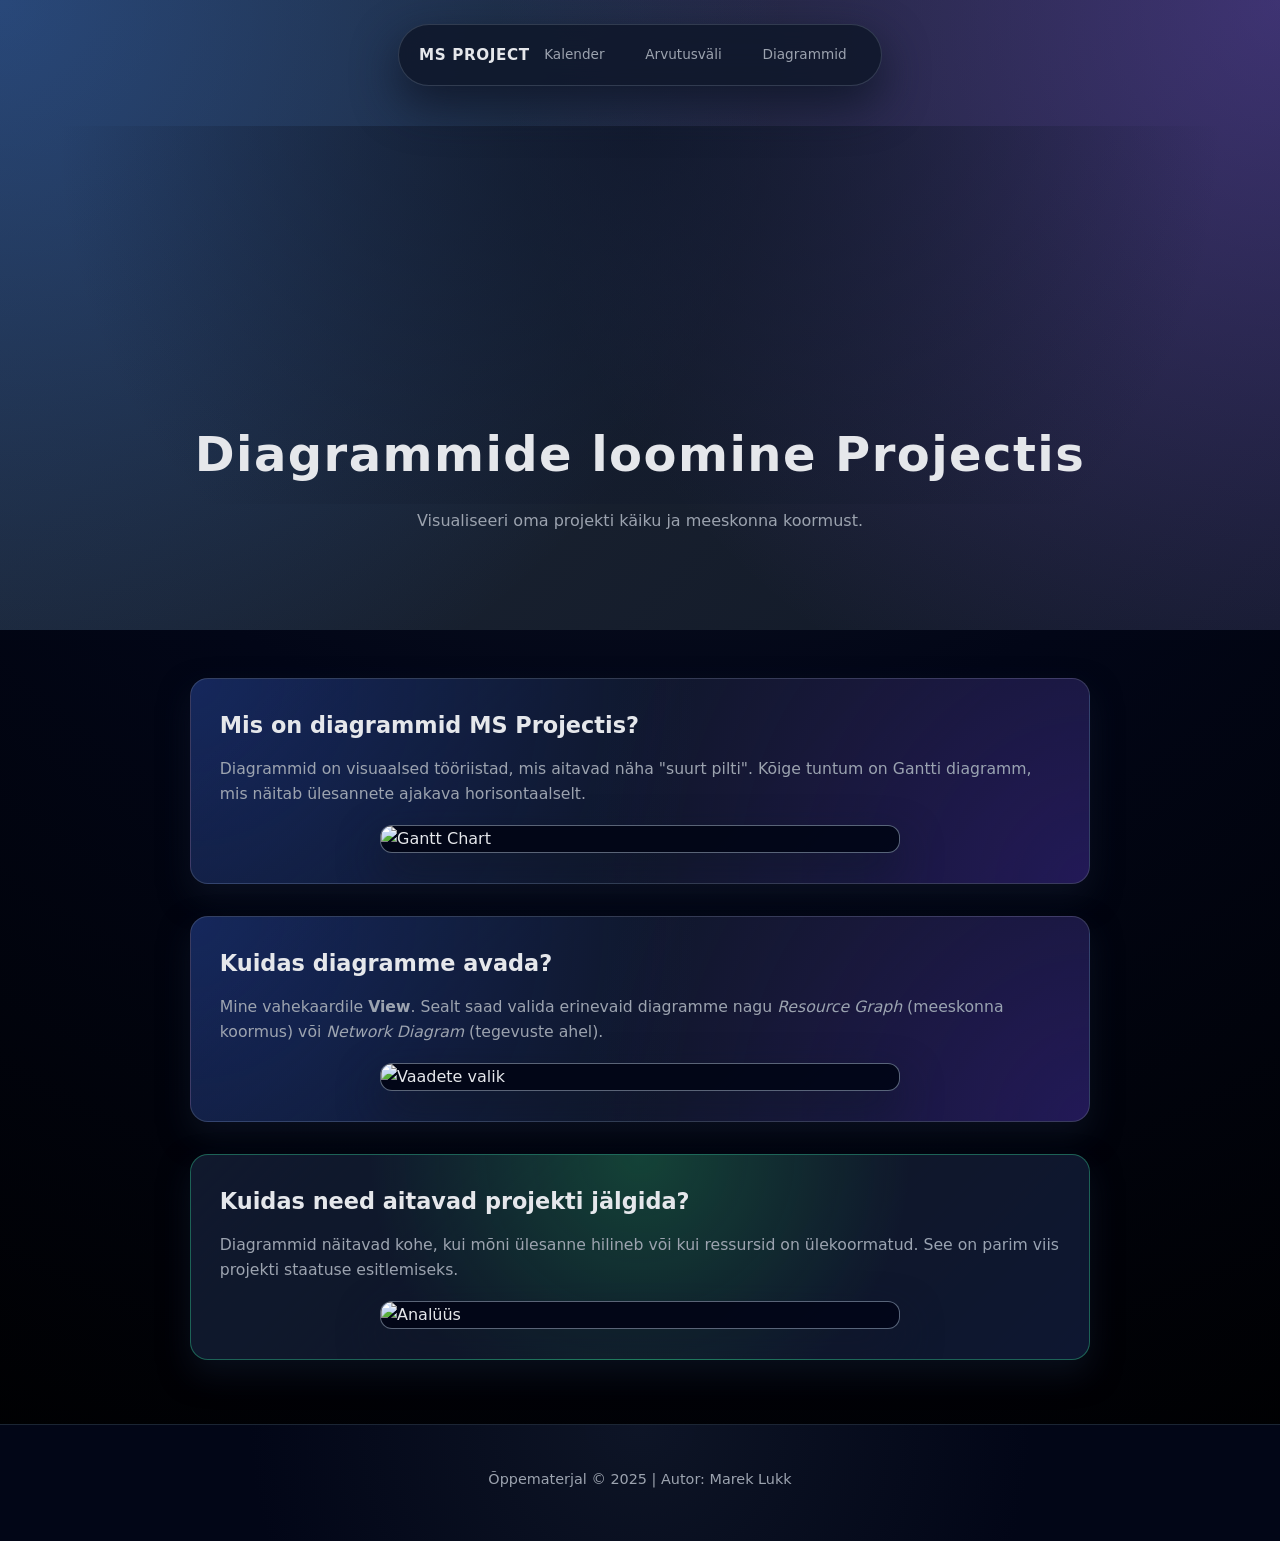
==== diagramm.html @ 9522e24d "diagramm.html on lisatud" ====
<!DOCTYPE html>
<html lang="et">
<head>
    <meta charset="UTF-8">
    <title>MS Project - Diagrammid</title>
    <meta name="viewport" content="width=device-width, initial-scale=1.0">
    <link rel="stylesheet" href="style.css">
</head>
<body>
    <header class="hero">
        <nav class="main-nav">
            <div class="logo">MS Project</div>
            <ul class="nav-links">
                <li><a href="index.html">Kalender</a></li>
                <li><a href="valem.html">Arvutusväli</a></li>
                <li><a href="diagramm.html" class="active-link">Diagrammid</a></li>
            </ul>
        </nav>
        <div class="hero-content">
            <h1 class="fade-in">Diagrammide loomine Projectis</h1>
            <p class="fade-in">Visualiseeri oma projekti käiku ja meeskonna koormust.</p>
        </div>
    </header>

    <main>
        <section class="content-section fade-in">
            <div class="card">
                <h2>Mis on diagrammid MS Projectis?</h2>
                <p>Diagrammid on visuaalsed tööriistad, mis aitavad näha "suurt pilti". Kõige tuntum on Gantti diagramm, mis näitab ülesannete ajakava horisontaalselt.</p>
                <div class="image-wrapper">
                    <img src="images/diagramm1.png" alt="Gantt Chart">
                </div>
            </div>
        </section>

        <section class="content-section fade-in">
            <div class="card">
                <h2>Kuidas diagramme avada?</h2>
                <p>Mine vahekaardile <strong>View</strong>. Sealt saad valida erinevaid diagramme nagu <em>Resource Graph</em> (meeskonna koormus) või <em>Network Diagram</em> (tegevuste ahel).</p>
                <div class="image-wrapper">
                    <img src="images/diagramm2.png" alt="Vaadete valik">
                </div>
            </div>
        </section>

        <section class="content-section fade-in">
            <div class="card highlight-card">
                <h2>Kuidas need aitavad projekti jälgida?</h2>
                <p>Diagrammid näitavad kohe, kui mõni ülesanne hilineb või kui ressursid on ülekoormatud. See on parim viis projekti staatuse esitlemiseks.</p>
                <div class="image-wrapper">
                    <img src="images/diagramm3.png" alt="Analüüs">
                </div>
            </div>
        </section>
    </main>

    <footer class="site-footer">
        <p>Õppematerjal &copy; 2025 | Autor: Marek Lukk</p>
    </footer>
</body>
</html>
---- style.css ----
/* style.css */
:root {
    --bg-gradient: linear-gradient(135deg, #1f2937, #111827);
    --accent-gradient: linear-gradient(135deg, #3b82f6, #8b5cf6);
    --card-bg: #0f172a;
    --text-main: #e5e7eb;
    --text-muted: #9ca3af;
    --accent: #3b82f6;
    --accent-soft: rgba(59, 130, 246, 0.15);
    --border-radius-lg: 18px;
    --border-radius-md: 12px;
    --shadow-soft: 0 18px 40px rgba(15, 23, 42, 0.7);
    --shadow-card: 0 14px 30px rgba(15, 23, 42, 0.6);
    --transition-fast: 0.2s ease-out;
    --transition-normal: 0.35s ease-out;
}

*,
*::before,
*::after {
    box-sizing: border-box;
}

html {
    scroll-behavior: smooth;
}

body {
    margin: 0;
    font-family: system-ui, -apple-system, BlinkMacSystemFont, "Segoe UI", sans-serif;
    background: radial-gradient(circle at top, #111827 0, #020617 45%, #000 100%);
    color: var(--text-main);
    line-height: 1.6;
}

/* Hero & navigation */

.hero {
    position: relative;
    min-height: 70vh;
    padding: 1.5rem clamp(1.5rem, 4vw, 4rem) 4rem;
    background-image: radial-gradient(circle at 0 0, rgba(59, 130, 246, 0.35), transparent 55%),
                      radial-gradient(circle at 100% 0, rgba(139, 92, 246, 0.35), transparent 55%),
                      var(--bg-gradient);
    display: flex;
    flex-direction: column;
    justify-content: space-between;
    overflow: hidden;
}

.hero::after {
    content: "";
    position: absolute;
    inset: 20% -20%;
    background: radial-gradient(circle at 50% 0, rgba(15, 23, 42, 0.9), transparent 60%);
    opacity: 0.9;
    pointer-events: none;
}

.main-nav {
    position: sticky;
    top: 0;
    z-index: 20;
    display: flex;
    align-items: center;
    justify-content: space-between;
    padding: 0.75rem 1.25rem;
    margin: 0 auto;
    max-width: 1100px;
    background: rgba(15, 23, 42, 0.85);
    backdrop-filter: blur(16px);
    border-radius: 999px;
    box-shadow: 0 18px 45px rgba(15, 23, 42, 0.9);
    border: 1px solid rgba(148, 163, 184, 0.25);
}

.logo {
    font-weight: 700;
    letter-spacing: 0.04em;
    font-size: 0.95rem;
    text-transform: uppercase;
    color: #e5e7eb;
}

.nav-links {
    list-style: none;
    display: flex;
    gap: 0.75rem;
    margin: 0;
    padding: 0;
}

.nav-links a {
    display: inline-flex;
    align-items: center;
    padding: 0.45rem 0.9rem;
    border-radius: 999px;
    font-size: 0.85rem;
    color: var(--text-muted);
    text-decoration: none;
    position: relative;
    overflow: hidden;
    transition: color var(--transition-fast), background var(--transition-fast), transform var(--transition-fast);
}

.nav-links a::before {
    content: "";
    position: absolute;
    inset: 0;
    background: var(--accent-gradient);
    opacity: 0;
    transition: opacity var(--transition-normal);
    z-index: -1;
}

.nav-links a:hover {
    color: #f9fafb;
    transform: translateY(-1px);
}

.nav-links a:hover::before {
    opacity: 1;
}

.hero-content {
    position: relative;
    z-index: 1;
    max-width: 1100px;
    margin: 4rem auto 0;
    text-align: center;
}

.hero-content h1 {
    font-size: clamp(2.2rem, 4vw, 3rem);
    margin-bottom: 1rem;
    letter-spacing: 0.03em;
}

.hero-content p {
    max-width: 620px;
    margin: 0 auto 2rem;
    color: var(--text-muted);
    font-size: 1rem;
}

/* Buttons */

.btn {
    display: inline-flex;
    align-items: center;
    justify-content: center;
    padding: 0.8rem 1.6rem;
    border-radius: 999px;
    border: none;
    cursor: pointer;
    font-weight: 600;
    font-size: 0.95rem;
    text-decoration: none;
    transition: transform var(--transition-fast), box-shadow var(--transition-fast), background var(--transition-fast), color var(--transition-fast);
}

.primary-btn {
    background-image: var(--accent-gradient);
    color: #f9fafb;
    box-shadow: 0 18px 40px rgba(37, 99, 235, 0.55);
}

.primary-btn:hover {
    transform: translateY(-2px) scale(1.02);
    box-shadow: 0 22px 55px rgba(37, 99, 235, 0.7);
}

.secondary-btn {
    background: transparent;
    color: var(--accent);
    border: 1px solid rgba(148, 163, 184, 0.5);
    backdrop-filter: blur(10px);
}

.secondary-btn:hover {
    background: var(--accent-soft);
    transform: translateY(-1px);
}

/* Main layout */

main {
    max-width: 1100px;
    margin: 0 auto;
    padding: 3rem 1.5rem 4rem;
    display: grid;
    gap: 2rem;
}

.content-section {
    display: flex;
    justify-content: center;
}

.card {
    width: 100%;
    max-width: 900px;
    background: radial-gradient(circle at top left, rgba(30, 64, 175, 0.35), transparent 55%),
                radial-gradient(circle at bottom right, rgba(76, 29, 149, 0.35), transparent 55%),
                var(--card-bg);
    border-radius: var(--border-radius-lg);
    padding: 1.8rem 1.8rem 1.9rem;
    box-shadow: var(--shadow-card);
    border: 1px solid rgba(148, 163, 184, 0.25);
    position: relative;
    overflow: hidden;
}

.card::before {
    content: "";
    position: absolute;
    inset: 0;
    background: linear-gradient(135deg, rgba(148, 163, 184, 0.18), transparent 40%, transparent 60%, rgba(59, 130, 246, 0.18));
    mix-blend-mode: soft-light;
    opacity: 0.7;
    pointer-events: none;
}

.card h2 {
    margin-top: 0;
    margin-bottom: 0.75rem;
    font-size: 1.4rem;
}

.card p {
    margin: 0.4rem 0;
    color: var(--text-muted);
    font-size: 0.98rem;
}

/* Highlight card */

.highlight-card {
    background: radial-gradient(circle at top, rgba(34, 197, 94, 0.25), transparent 55%),
                var(--card-bg);
    border: 1px solid rgba(52, 211, 153, 0.4);
}

/* Images */

.image-wrapper {
    margin-top: 1.2rem;
    display: flex;
    justify-content: center;
}

.image-wrapper img {
    width: 100%;
    max-width: 520px;
    border-radius: var(--border-radius-md);
    border: 1px solid rgba(148, 163, 184, 0.6);
    box-shadow: var(--shadow-soft);
    transition: transform var(--transition-normal), box-shadow var(--transition-normal), filter var(--transition-normal);
    background: #020617;
}

.image-wrapper img:hover {
    transform: translateY(-4px) scale(1.01);
    box-shadow: 0 24px 55px rgba(15, 23, 42, 0.9);
    filter: brightness(1.03);
}

/* Fade-in animation */

.fade-in {
    opacity: 0;
    transform: translateY(18px);
    animation: fadeInUp 0.8s var(--transition-normal) forwards;
}

.content-section:nth-of-type(2) {
    animation-delay: 0.05s;
}
.content-section:nth-of-type(3) {
    animation-delay: 0.1s;
}
.content-section:nth-of-type(4) {
    animation-delay: 0.15s;
}
.content-section:nth-of-type(5) {
    animation-delay: 0.2s;
}
.content-section:nth-of-type(6) {
    animation-delay: 0.25s;
}

@keyframes fadeInUp {
    to {
        opacity: 1;
        transform: translateY(0);
    }
}

/* Footer */

.site-footer {
    border-top: 1px solid rgba(31, 41, 55, 0.9);
    padding: 1.8rem 1.5rem 2.2rem;
    text-align: center;
    color: var(--text-muted);
    font-size: 0.9rem;
    background: radial-gradient(circle at top, rgba(15, 23, 42, 0.9), #020617 60%);
}

/* Responsive */

@media (max-width: 900px) {
    .main-nav {
        border-radius: 18px;
        padding-inline: 1rem;
    }

    .nav-links {
        gap: 0.4rem;
        flex-wrap: wrap;
        justify-content: flex-end;
    }

    .nav-links a {
        font-size: 0.78rem;
        padding: 0.35rem 0.7rem;
    }

    .hero {
        padding-bottom: 3rem;
    }

    .hero-content {
        margin-top: 3rem;
    }
}

@media (max-width: 640px) {
    .main-nav {
        flex-direction: column;
        align-items: flex-start;
        gap: 0.4rem;
        border-radius: 20px;
    }

    .logo {
        font-size: 0.9rem;
    }

    .nav-links {
        width: 100%;
        justify-content: flex-start;
        flex-wrap: wrap;
    }

    .hero-content h1 {
        font-size: 1.9rem;
    }

    .card {
        padding: 1.4rem 1.3rem 1.5rem;
    }

    main {
        padding-inline: 1.1rem;
    }
}
/* Modal zoom image */
.modal {
    display: none;
    position: fixed;
    inset: 0;
    background: rgba(0, 0, 0, 0.75);
    justify-content: center;
    align-items: center;
    z-index: 9999;
    padding: 1rem;
}

.modal-content {
    max-width: 90%;
    max-height: 90%;
    border-radius: 12px;
    box-shadow: 0 0 25px rgba(255, 255, 255, 0.25);
    animation: zoomIn 0.3s ease-out;
}

@keyframes zoomIn {
    from {
        transform: scale(0.7);
        opacity: 0;
    }
    to {
        transform: scale(1);
        opacity: 1;
    }
}

.close-modal {
    position: absolute;
    top: 20px;
    right: 30px;
    font-size: 2.5rem;
    color: #fff;
    cursor: pointer;
    transition: 0.2s;
}

.close-modal:hover {
    color: #3b82f6;
}
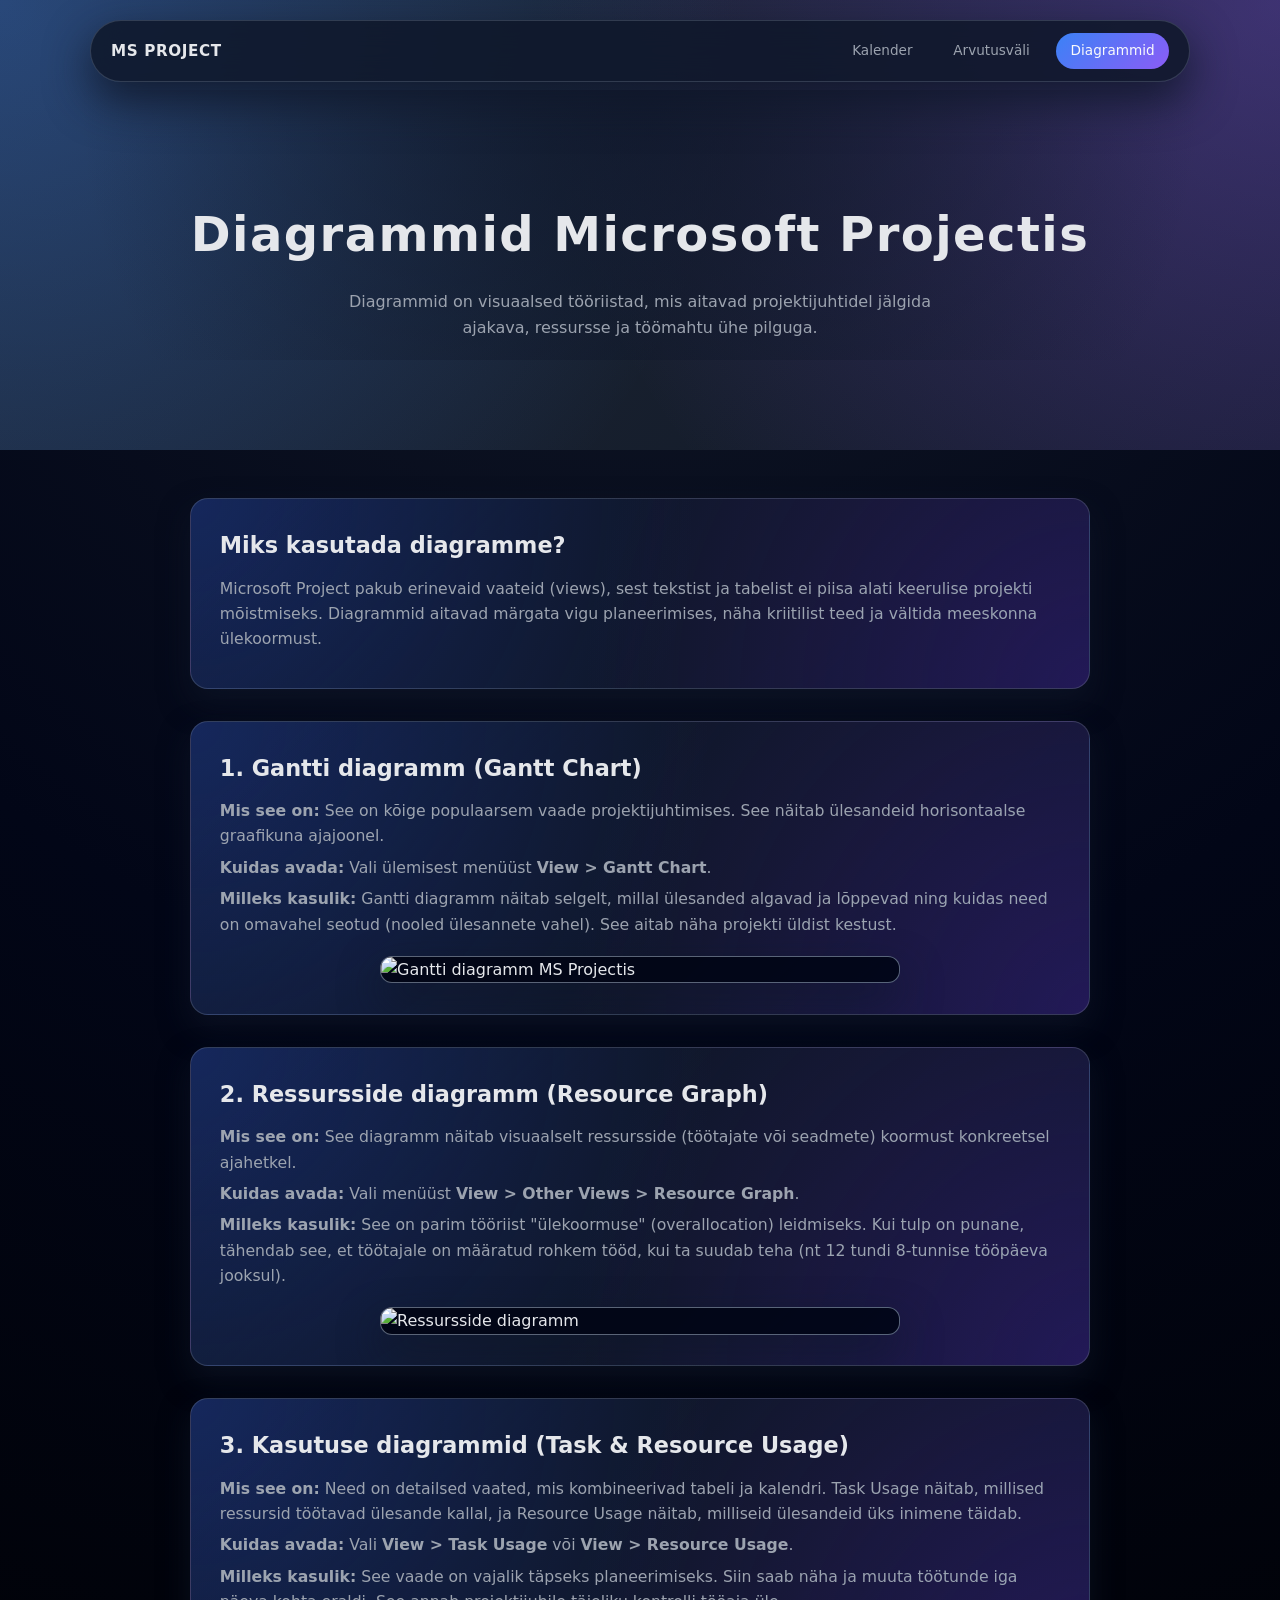
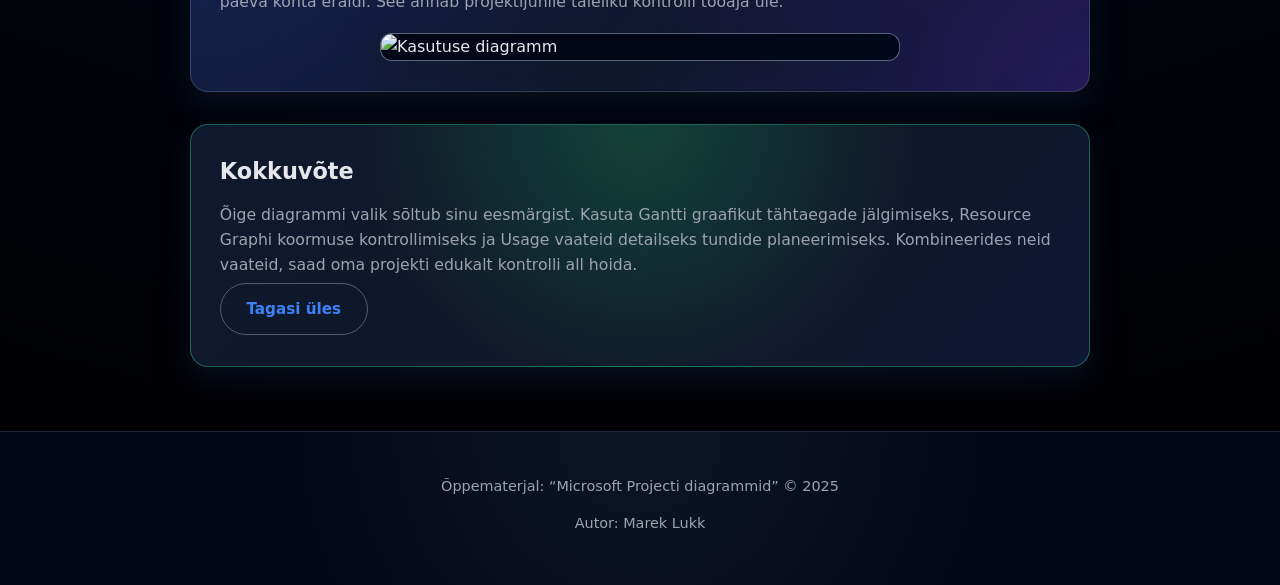
==== commit 5be0059f: "Update diagramm.html with content and structure changes" ====
--- a/diagramm.html
+++ b/diagramm.html
@@ -7,7 +7,7 @@
     <link rel="stylesheet" href="style.css">
 </head>
 <body>
-    <header class="hero">
+    <header class="hero" id="top">
         <nav class="main-nav">
             <div class="logo">MS Project</div>
             <ul class="nav-links">
@@ -16,46 +16,69 @@
                 <li><a href="diagramm.html" class="active-link">Diagrammid</a></li>
             </ul>
         </nav>
+
         <div class="hero-content">
-            <h1 class="fade-in">Diagrammide loomine Projectis</h1>
-            <p class="fade-in">Visualiseeri oma projekti käiku ja meeskonna koormust.</p>
+            <h1 class="fade-in">Diagrammid Microsoft Projectis</h1>
+            <p class="fade-in">Diagrammid on visuaalsed tööriistad, mis aitavad projektijuhtidel jälgida ajakava, ressursse ja töömahtu ühe pilguga.</p>
         </div>
     </header>
 
     <main>
         <section class="content-section fade-in">
             <div class="card">
-                <h2>Mis on diagrammid MS Projectis?</h2>
-                <p>Diagrammid on visuaalsed tööriistad, mis aitavad näha "suurt pilti". Kõige tuntum on Gantti diagramm, mis näitab ülesannete ajakava horisontaalselt.</p>
+                <h2>Miks kasutada diagramme?</h2>
+                <p>Microsoft Project pakub erinevaid vaateid (views), sest tekstist ja tabelist ei piisa alati keerulise projekti mõistmiseks. Diagrammid aitavad märgata vigu planeerimises, näha kriitilist teed ja vältida meeskonna ülekoormust.</p>
+            </div>
+        </section>
+
+        <section class="content-section fade-in">
+            <div class="card">
+                <h2>1. Gantti diagramm (Gantt Chart)</h2>
+                <p><strong>Mis see on:</strong> See on kõige populaarsem vaade projektijuhtimises. See näitab ülesandeid horisontaalse graafikuna ajajoonel.</p>
+                <p><strong>Kuidas avada:</strong> Vali ülemisest menüüst <strong>View > Gantt Chart</strong>.</p>
+                <p><strong>Milleks kasulik:</strong> Gantti diagramm näitab selgelt, millal ülesanded algavad ja lõppevad ning kuidas need on omavahel seotud (nooled ülesannete vahel). See aitab näha projekti üldist kestust.</p>
                 <div class="image-wrapper">
-                    <img src="images/diagramm1.png" alt="Gantt Chart">
+                    <img src="images/diagramm1.png" alt="Gantti diagramm MS Projectis">
                 </div>
             </div>
         </section>
 
         <section class="content-section fade-in">
             <div class="card">
-                <h2>Kuidas diagramme avada?</h2>
-                <p>Mine vahekaardile <strong>View</strong>. Sealt saad valida erinevaid diagramme nagu <em>Resource Graph</em> (meeskonna koormus) või <em>Network Diagram</em> (tegevuste ahel).</p>
+                <h2>2. Ressursside diagramm (Resource Graph)</h2>
+                <p><strong>Mis see on:</strong> See diagramm näitab visuaalselt ressursside (töötajate või seadmete) koormust konkreetsel ajahetkel.</p>
+                <p><strong>Kuidas avada:</strong> Vali menüüst <strong>View > Other Views > Resource Graph</strong>.</p>
+                <p><strong>Milleks kasulik:</strong> See on parim tööriist "ülekoormuse" (overallocation) leidmiseks. Kui tulp on punane, tähendab see, et töötajale on määratud rohkem tööd, kui ta suudab teha (nt 12 tundi 8-tunnise tööpäeva jooksul).</p>
                 <div class="image-wrapper">
-                    <img src="images/diagramm2.png" alt="Vaadete valik">
+                    <img src="images/diagramm2.png" alt="Ressursside diagramm">
+                </div>
+            </div>
+        </section>
+
+        <section class="content-section fade-in">
+            <div class="card">
+                <h2>3. Kasutuse diagrammid (Task & Resource Usage)</h2>
+                <p><strong>Mis see on:</strong> Need on detailsed vaated, mis kombineerivad tabeli ja kalendri. Task Usage näitab, millised ressursid töötavad ülesande kallal, ja Resource Usage näitab, milliseid ülesandeid üks inimene täidab.</p>
+                <p><strong>Kuidas avada:</strong> Vali <strong>View > Task Usage</strong> või <strong>View > Resource Usage</strong>.</p>
+                <p><strong>Milleks kasulik:</strong> See vaade on vajalik täpseks planeerimiseks. Siin saab näha ja muuta töötunde iga päeva kohta eraldi. See annab projektijuhile täieliku kontrolli tööaja üle.</p>
+                <div class="image-wrapper">
+                    <img src="images/diagramm3.png" alt="Kasutuse diagramm">
                 </div>
             </div>
         </section>
 
         <section class="content-section fade-in">
             <div class="card highlight-card">
-                <h2>Kuidas need aitavad projekti jälgida?</h2>
-                <p>Diagrammid näitavad kohe, kui mõni ülesanne hilineb või kui ressursid on ülekoormatud. See on parim viis projekti staatuse esitlemiseks.</p>
-                <div class="image-wrapper">
-                    <img src="images/diagramm3.png" alt="Analüüs">
-                </div>
+                <h2>Kokkuvõte</h2>
+                <p>Õige diagrammi valik sõltub sinu eesmärgist. Kasuta Gantti graafikut tähtaegade jälgimiseks, Resource Graphi koormuse kontrollimiseks ja Usage vaateid detailseks tundide planeerimiseks. Kombineerides neid vaateid, saad oma projekti edukalt kontrolli all hoida.</p>
+                <a href="#top" class="btn secondary-btn">Tagasi üles</a>
             </div>
         </section>
     </main>
 
     <footer class="site-footer">
-        <p>Õppematerjal &copy; 2025 | Autor: Marek Lukk</p>
+        <p>Õppematerjal: “Microsoft Projecti diagrammid” &copy; 2025</p>
+        <p>Autor: Marek Lukk</p>
     </footer>
 </body>
 </html>
--- a/style.css
+++ b/style.css
@@ -409,3 +409,37 @@
 .close-modal:hover {
     color: #3b82f6;
 }
+/* --- Дополнительные стили для навигации между страницами --- */
+
+/* Стиль для активной ссылки (на какой странице находимся) */
+.nav-links a.active-link {
+    color: #f9fafb;
+    background: var(--accent-gradient);
+}
+
+/* Фиксация меню, чтобы оно всегда было сверху при скролле на всех страницах */
+.main-nav {
+    position: fixed; /* Изменил с sticky на fixed для надежности на разных страницах */
+    top: 20px;
+    left: 50%;
+    transform: translateX(-50%);
+    width: 90%;
+    max-width: 1100px;
+}
+
+/* Добавим отступ в hero, чтобы меню не перекрывало заголовок */
+.hero {
+    padding-top: 100px;
+}
+
+/* Чтобы анимация fade-in работала и на новых страницах */
+.content-section {
+    opacity: 0;
+    transform: translateY(18px);
+    animation: fadeInUp 0.8s var(--transition-normal) forwards;
+}
+
+/* Если на странице нет hero с большой высотой (для внутренних страниц) */
+.hero {
+    min-height: 50vh; 
+}
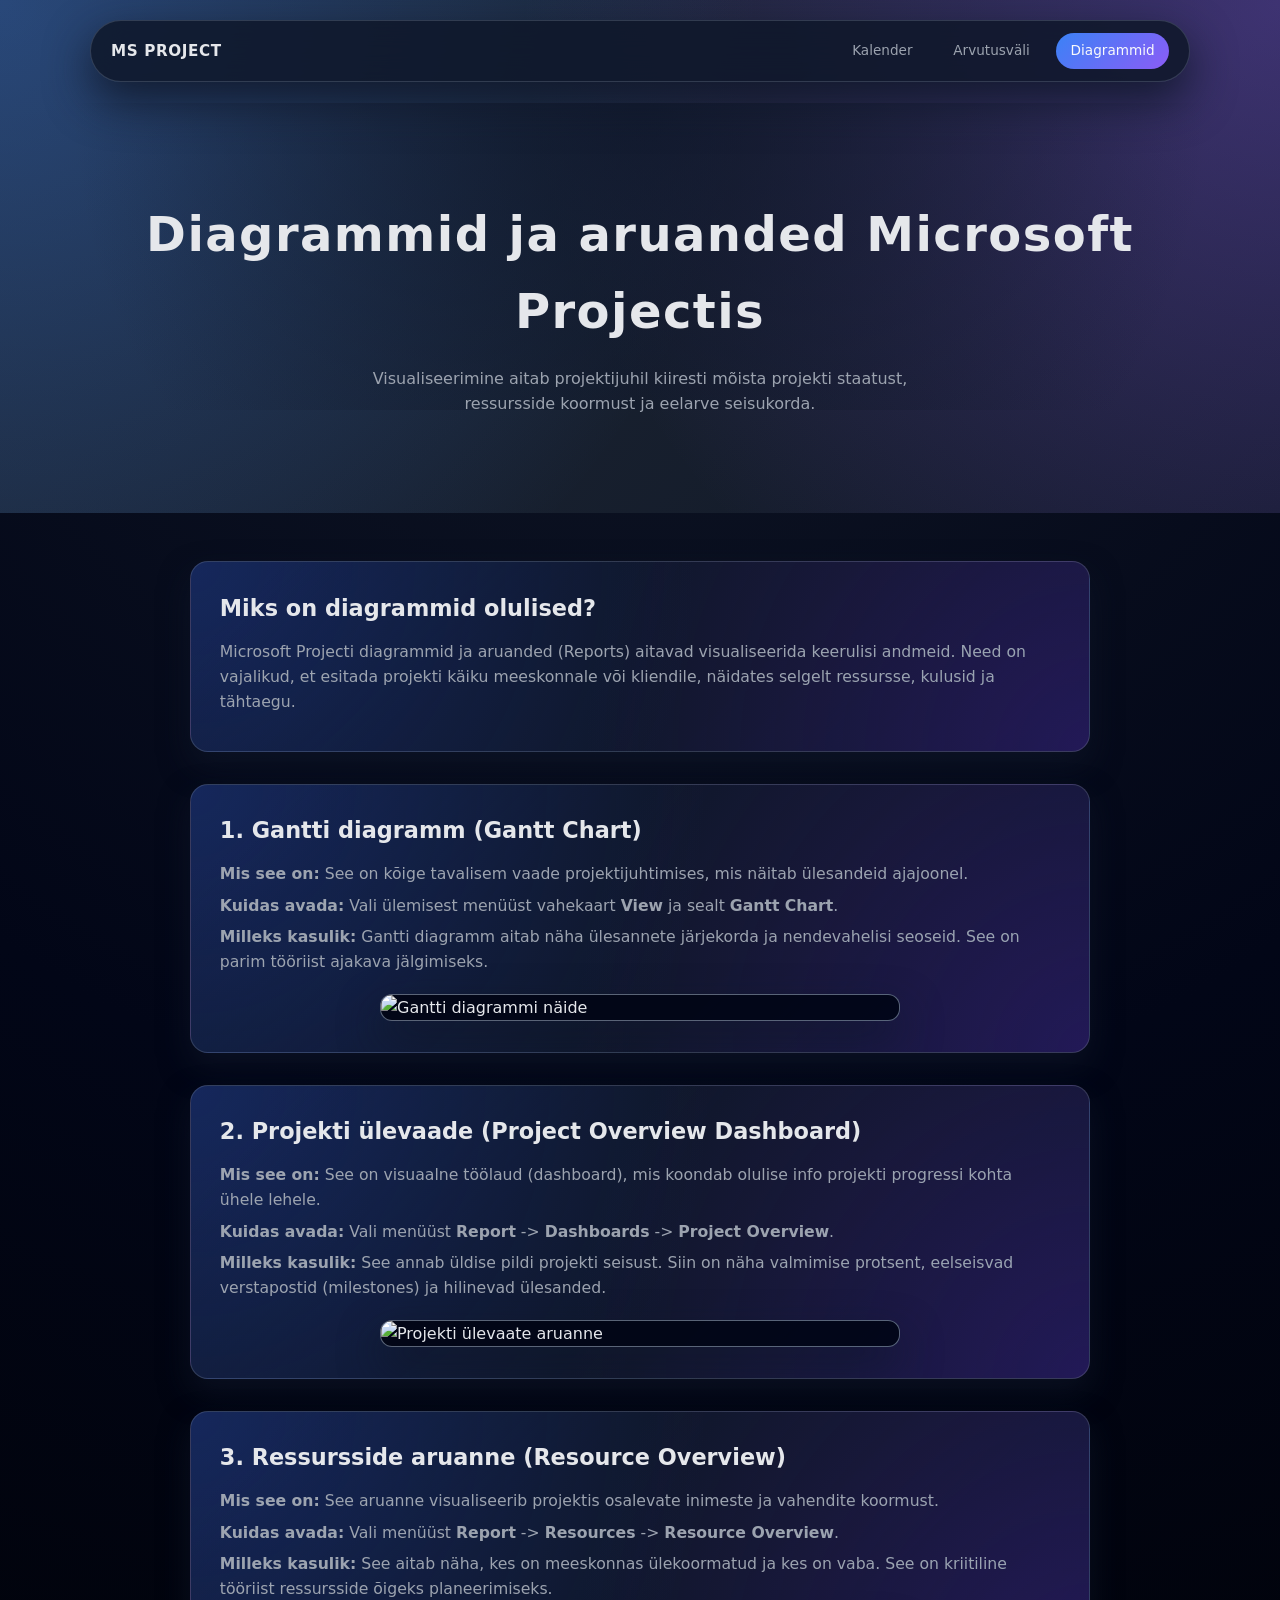
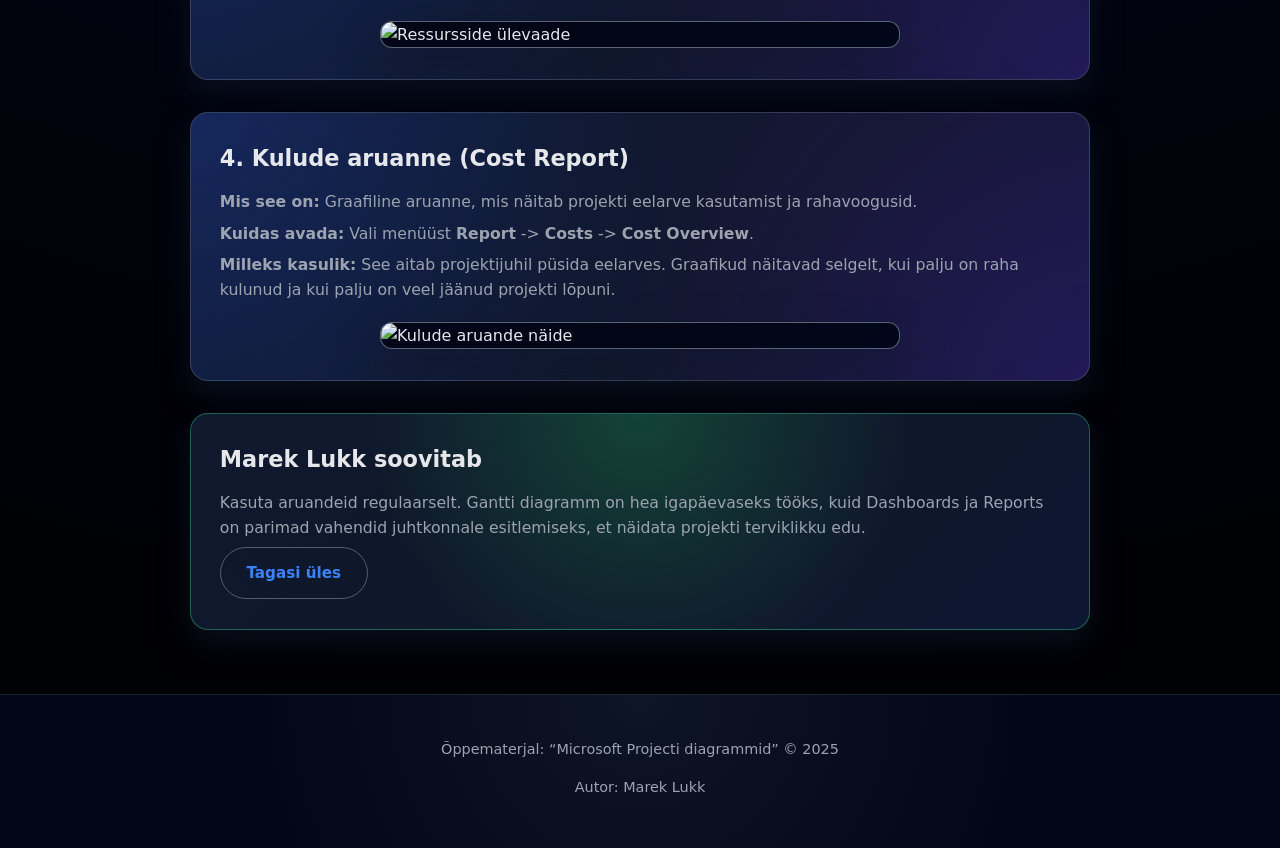
==== commit 53d85cdc: "Update diagramm.html with new titles and content" ====
--- a/diagramm.html
+++ b/diagramm.html
@@ -2,7 +2,7 @@
 <html lang="et">
 <head>
     <meta charset="UTF-8">
-    <title>MS Project - Diagrammid</title>
+    <title>MS Project - Diagrammid ja Aruanded</title>
     <meta name="viewport" content="width=device-width, initial-scale=1.0">
     <link rel="stylesheet" href="style.css">
 </head>
@@ -18,59 +18,71 @@
         </nav>
 
         <div class="hero-content">
-            <h1 class="fade-in">Diagrammid Microsoft Projectis</h1>
-            <p class="fade-in">Diagrammid on visuaalsed tööriistad, mis aitavad projektijuhtidel jälgida ajakava, ressursse ja töömahtu ühe pilguga.</p>
+            <h1 class="fade-in">Diagrammid ja aruanded Microsoft Projectis</h1>
+            <p class="fade-in">Visualiseerimine aitab projektijuhil kiiresti mõista projekti staatust, ressursside koormust ja eelarve seisukorda.</p>
         </div>
     </header>
 
     <main>
         <section class="content-section fade-in">
             <div class="card">
-                <h2>Miks kasutada diagramme?</h2>
-                <p>Microsoft Project pakub erinevaid vaateid (views), sest tekstist ja tabelist ei piisa alati keerulise projekti mõistmiseks. Diagrammid aitavad märgata vigu planeerimises, näha kriitilist teed ja vältida meeskonna ülekoormust.</p>
+                <h2>Miks on diagrammid olulised?</h2>
+                <p>Microsoft Projecti diagrammid ja aruanded (Reports) aitavad visualiseerida keerulisi andmeid. Need on vajalikud, et esitada projekti käiku meeskonnale või kliendile, näidates selgelt ressursse, kulusid ja tähtaegu.</p>
             </div>
         </section>
 
         <section class="content-section fade-in">
             <div class="card">
                 <h2>1. Gantti diagramm (Gantt Chart)</h2>
-                <p><strong>Mis see on:</strong> See on kõige populaarsem vaade projektijuhtimises. See näitab ülesandeid horisontaalse graafikuna ajajoonel.</p>
-                <p><strong>Kuidas avada:</strong> Vali ülemisest menüüst <strong>View > Gantt Chart</strong>.</p>
-                <p><strong>Milleks kasulik:</strong> Gantti diagramm näitab selgelt, millal ülesanded algavad ja lõppevad ning kuidas need on omavahel seotud (nooled ülesannete vahel). See aitab näha projekti üldist kestust.</p>
+                <p><strong>Mis see on:</strong> See on kõige tavalisem vaade projektijuhtimises, mis näitab ülesandeid ajajoonel.</p>
+                <p><strong>Kuidas avada:</strong> Vali ülemisest menüüst vahekaart <strong>View</strong> ja sealt <strong>Gantt Chart</strong>.</p>
+                <p><strong>Milleks kasulik:</strong> Gantti diagramm aitab näha ülesannete järjekorda ja nendevahelisi seoseid. See on parim tööriist ajakava jälgimiseks.</p>
                 <div class="image-wrapper">
-                    <img src="images/diagramm1.png" alt="Gantti diagramm MS Projectis">
+                    <img src="images/diagramm1.png" alt="Gantti diagrammi näide">
                 </div>
             </div>
         </section>
 
         <section class="content-section fade-in">
             <div class="card">
-                <h2>2. Ressursside diagramm (Resource Graph)</h2>
-                <p><strong>Mis see on:</strong> See diagramm näitab visuaalselt ressursside (töötajate või seadmete) koormust konkreetsel ajahetkel.</p>
-                <p><strong>Kuidas avada:</strong> Vali menüüst <strong>View > Other Views > Resource Graph</strong>.</p>
-                <p><strong>Milleks kasulik:</strong> See on parim tööriist "ülekoormuse" (overallocation) leidmiseks. Kui tulp on punane, tähendab see, et töötajale on määratud rohkem tööd, kui ta suudab teha (nt 12 tundi 8-tunnise tööpäeva jooksul).</p>
+                <h2>2. Projekti ülevaade (Project Overview Dashboard)</h2>
+                <p><strong>Mis see on:</strong> See on visuaalne töölaud (dashboard), mis koondab olulise info projekti progressi kohta ühele lehele.</p>
+                <p><strong>Kuidas avada:</strong> Vali menüüst <strong>Report</strong> -> <strong>Dashboards</strong> -> <strong>Project Overview</strong>.</p>
+                <p><strong>Milleks kasulik:</strong> See annab üldise pildi projekti seisust. Siin on näha valmimise protsent, eelseisvad verstapostid (milestones) ja hilinevad ülesanded.</p>
                 <div class="image-wrapper">
-                    <img src="images/diagramm2.png" alt="Ressursside diagramm">
+                    <img src="images/diagramm3.png" alt="Projekti ülevaate aruanne">
                 </div>
             </div>
         </section>
 
         <section class="content-section fade-in">
             <div class="card">
-                <h2>3. Kasutuse diagrammid (Task & Resource Usage)</h2>
-                <p><strong>Mis see on:</strong> Need on detailsed vaated, mis kombineerivad tabeli ja kalendri. Task Usage näitab, millised ressursid töötavad ülesande kallal, ja Resource Usage näitab, milliseid ülesandeid üks inimene täidab.</p>
-                <p><strong>Kuidas avada:</strong> Vali <strong>View > Task Usage</strong> või <strong>View > Resource Usage</strong>.</p>
-                <p><strong>Milleks kasulik:</strong> See vaade on vajalik täpseks planeerimiseks. Siin saab näha ja muuta töötunde iga päeva kohta eraldi. See annab projektijuhile täieliku kontrolli tööaja üle.</p>
+                <h2>3. Ressursside aruanne (Resource Overview)</h2>
+                <p><strong>Mis see on:</strong> See aruanne visualiseerib projektis osalevate inimeste ja vahendite koormust.</p>
+                <p><strong>Kuidas avada:</strong> Vali menüüst <strong>Report</strong> -> <strong>Resources</strong> -> <strong>Resource Overview</strong>.</p>
+                <p><strong>Milleks kasulik:</strong> See aitab näha, kes on meeskonnas ülekoormatud ja kes on vaba. See on kriitiline tööriist ressursside õigeks planeerimiseks.</p>
                 <div class="image-wrapper">
-                    <img src="images/diagramm3.png" alt="Kasutuse diagramm">
+                    <img src="images/diagramm2.png" alt="Ressursside ülevaade">
+                </div>
+            </div>
+        </section>
+
+        <section class="content-section fade-in">
+            <div class="card">
+                <h2>4. Kulude aruanne (Cost Report)</h2>
+                <p><strong>Mis see on:</strong> Graafiline aruanne, mis näitab projekti eelarve kasutamist ja rahavoogusid.</p>
+                <p><strong>Kuidas avada:</strong> Vali menüüst <strong>Report</strong> -> <strong>Costs</strong> -> <strong>Cost Overview</strong>.</p>
+                <p><strong>Milleks kasulik:</strong> See aitab projektijuhil püsida eelarves. Graafikud näitavad selgelt, kui palju on raha kulunud ja kui palju on veel jäänud projekti lõpuni.</p>
+                <div class="image-wrapper">
+                    <img src="images/diagramm4.png" alt="Kulude aruande näide">
                 </div>
             </div>
         </section>
 
         <section class="content-section fade-in">
             <div class="card highlight-card">
-                <h2>Kokkuvõte</h2>
-                <p>Õige diagrammi valik sõltub sinu eesmärgist. Kasuta Gantti graafikut tähtaegade jälgimiseks, Resource Graphi koormuse kontrollimiseks ja Usage vaateid detailseks tundide planeerimiseks. Kombineerides neid vaateid, saad oma projekti edukalt kontrolli all hoida.</p>
+                <h2>Marek Lukk soovitab</h2>
+                <p>Kasuta aruandeid regulaarselt. Gantti diagramm on hea igapäevaseks tööks, kuid Dashboards ja Reports on parimad vahendid juhtkonnale esitlemiseks, et näidata projekti terviklikku edu.</p>
                 <a href="#top" class="btn secondary-btn">Tagasi üles</a>
             </div>
         </section>
